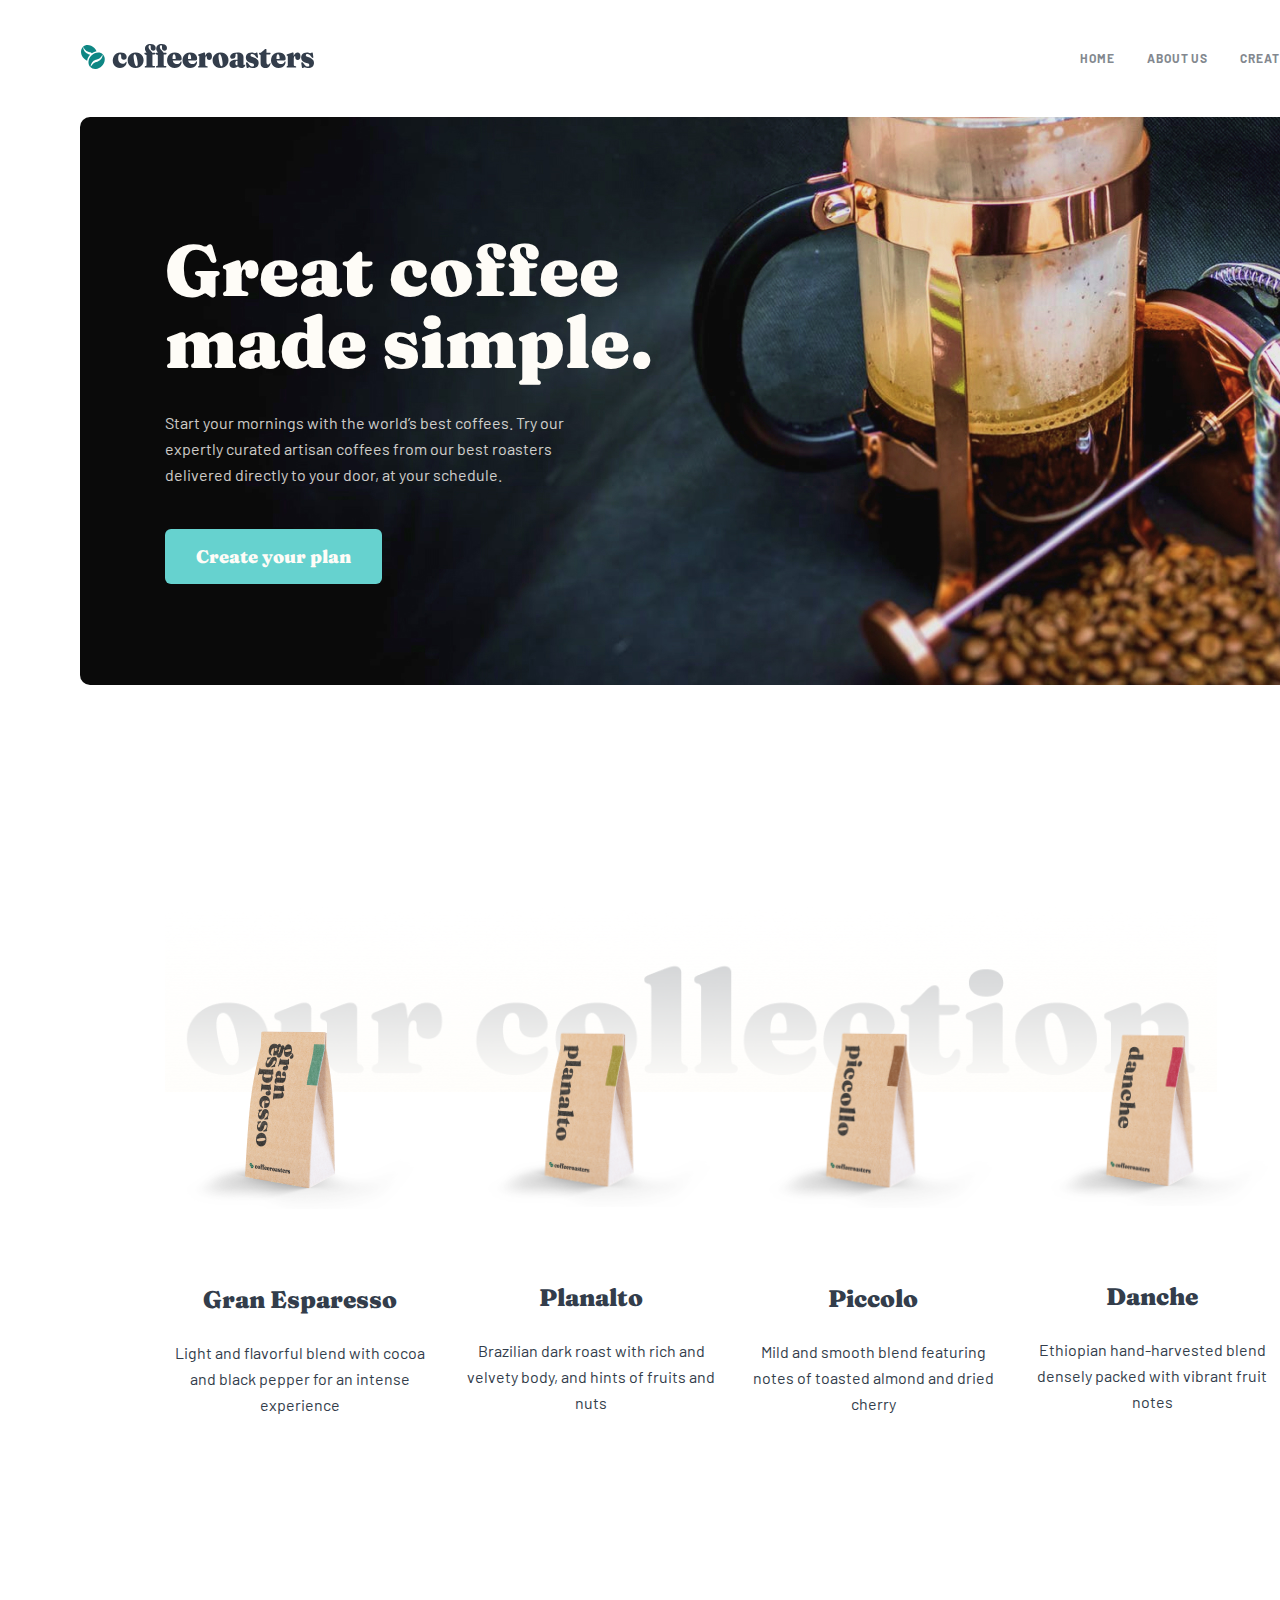
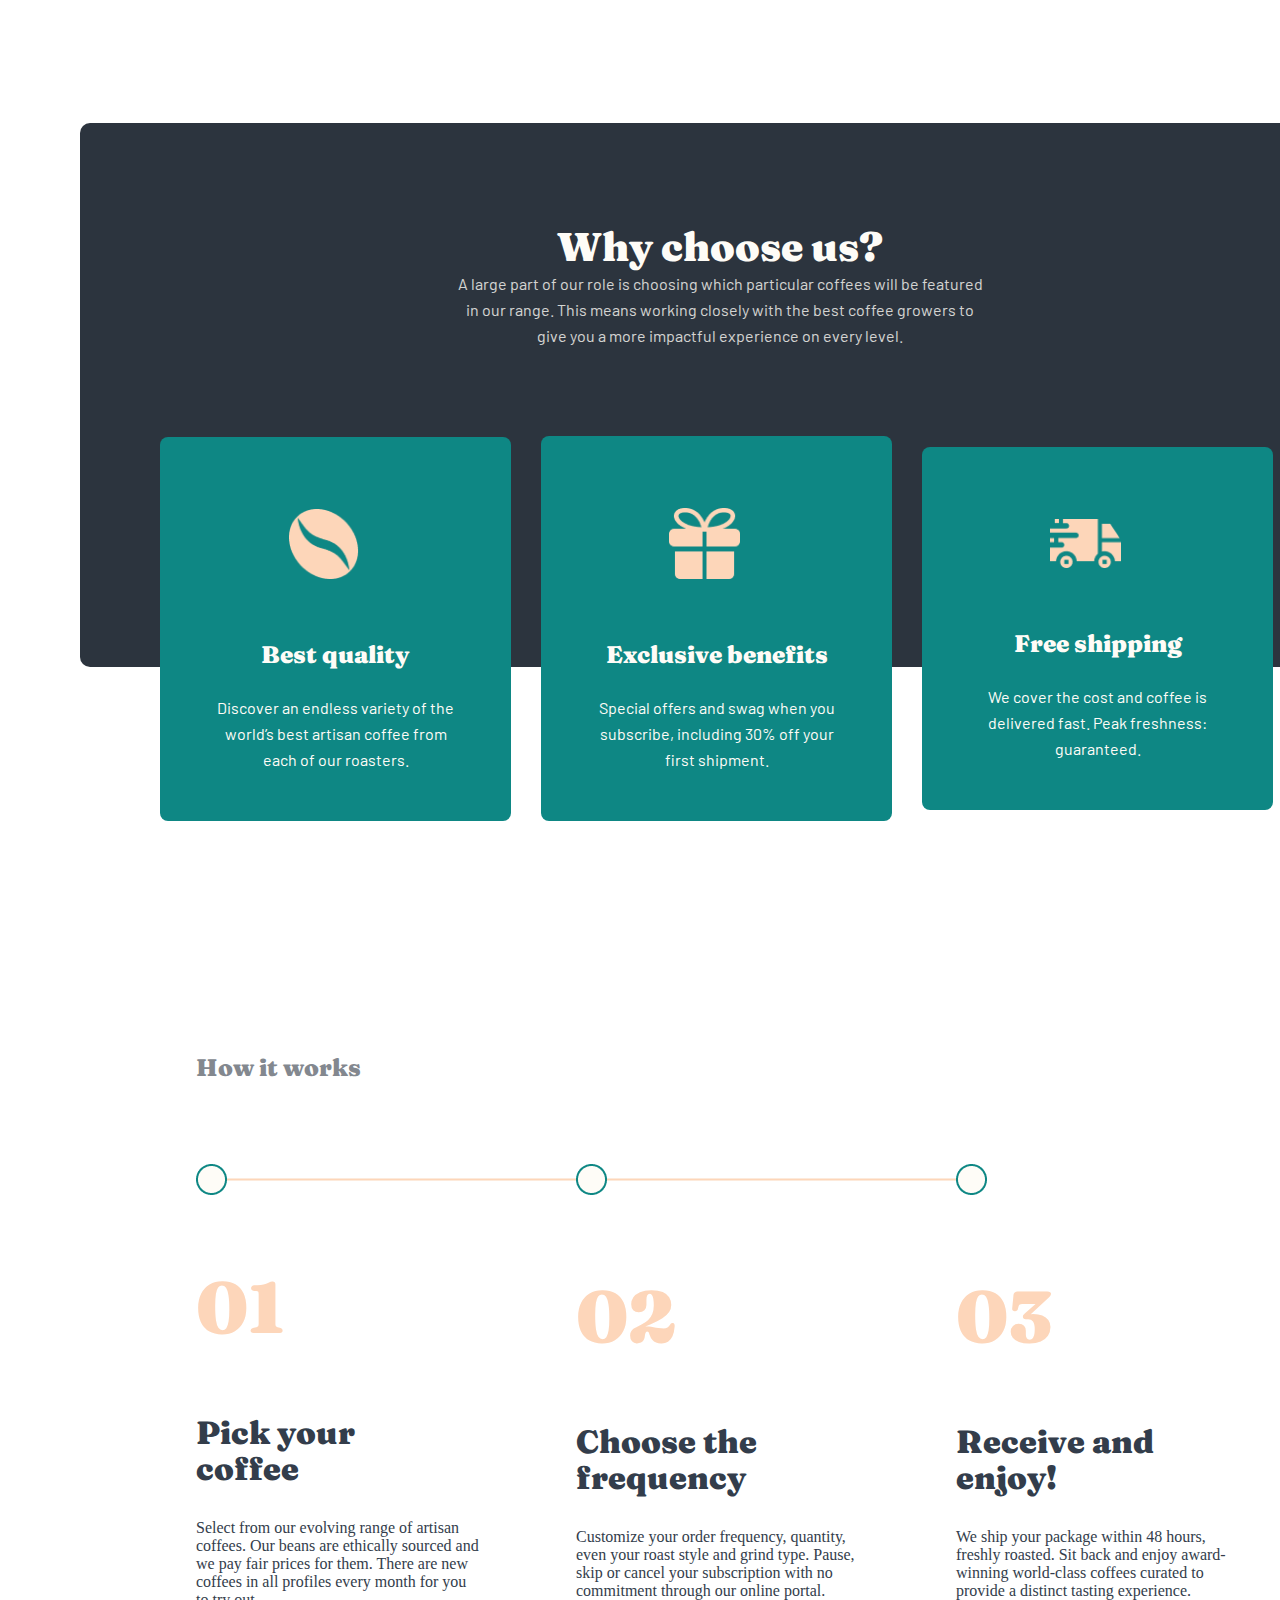
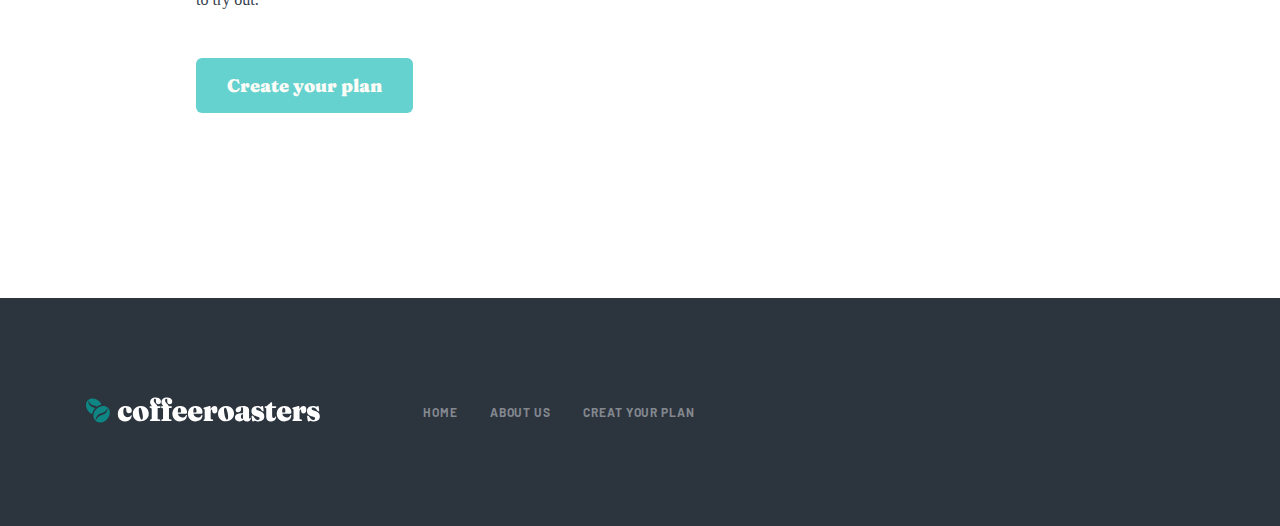
==== index.html @ eaf02342 "initial" ====
<!DOCTYPE html>
<html lang="en">
<head>
    <meta charset="UTF-8">
    <meta http-equiv="X-UA-Compatible" content="IE=edge">
    <meta name="viewport" content="width=device-width, initial-scale=1.0">
    <link rel="stylesheet" href="./css/main.css">
    <title>Document</title>
</head>
<body>
    <!-- HEADER -->

    <header class="header">
        <div class="container header__warapper">
            <a class="header__link" href="#">
                <img class="header__img" src="./image/logo.svg" alt="logo" width="235" height="25">
            </a>

            <nav class="header__nav">
                <ul class="header__list">
                    <li class="header__item">
                        <a class="header__nav--link" href="index.html">HOME</a>
                    </li>

                    <li class="header__item">
                        <a class="header__nav--link" href="about.html" target="_black">ABOUT US</a>
                    </li>

                    <li class="header__item">
                        <a class="header__nav--link" href="creat.html" target="_black" >Create your plan</a>
                    </li>

                </ul>
            </nav>
        </div>
    </header>

    <!-- MAIN -->

    <main class="main">
        <section class="hero">
            <div class="container">
                <div class="hero__wrapper">


                    <h1 class="hero__heading">Great coffee made simple. </h1>
                    <p class="hero__desc">Start your mornings with the world’s best coffees. Try our expertly curated artisan coffees from our best roasters delivered directly to your door, at your schedule.</p>

                    <a class="site--btn" href="#">Create your plan</a>
                </div>

            </div>
        </section>

        <section class="collection">
            <div class="container">

                <div class="collection__wrapper">
                    <img class="collection__bacround" src="./image/collect-bacround.png" alt="" width="1072"
                    height="72">


                    <ul class="collection__list">
                        <li class="collection__item">
                            <img class="collection__img" src="./image/esperesso.png" alt="esparesso-img">

                            <h2 class="collection__heading">Gran Esparesso</h2>
                            <p class="collection__desc">Light and flavorful blend with cocoa and black pepper for an intense experience</p>
                        </li>

                        <li class="collection__item">
                            <img class="collection__img" src="./image/planto.png" alt="esparesso-img">

                            <h2 class="collection__heading">Planalto</h2>
                            <p class="collection__desc">Brazilian dark roast with rich and velvety body, and hints of fruits and nuts</p>
                        </li>

                        <li class="collection__item">
                            <img class="collection__img" src="./image/piccoloto.png" alt="esparesso-img">

                            <h2 class="collection__heading">Piccolo</h2>
                            <p class="collection__desc">Mild and smooth blend featuring notes of toasted almond and dried cherry</p>
                        </li>

                        <li class="collection__item">
                            <img class="collection__img" src="./image/danche.png" alt="esparesso-img">

                            <h2 class="collection__heading">Danche</h2>
                            <p class="collection__desc">Ethiopian hand-harvested blend densely packed with vibrant fruit notes</p>
                        </li>
                    </ul>
                </div>

            </div>
        </section>

        <section class="choose">
            <div class="container">
                <div class="choose__top">
                    <h3 class="choose__top--heading">Why choose us?</h3>
                    <p class="choose__top--desc">A large part of our role is choosing which particular coffees will be featured
                        in our range. This means working closely with the best coffee growers to give
                        you a more impactful experience on every level.</p>
                </div>

                <ul class="choose__list">

                    <li class="choose__item">
                        <img class="choose__img" src="./image/coffee-bean.png" alt="bean" width="71" height="72">
                        <h4 class="choose__heading">Best quality</h4>
                        <p class="choose__desc">Discover an endless variety of the world’s best artisan coffee from each of our roasters.</p>
                    </li>

                    <li class="choose__item">
                        <img class="choose__img" src="./image/surprize.png" alt="bean" width="71" height="72">
                        <h4 class="choose__heading">Exclusive benefits</h4>
                        <p class="choose__desc">Special offers and swag when you subscribe, including 30% off your first shipment.</p>
                    </li>

                    <li class="choose__item">
                        <img class="choose__img" src="./image/car.png" alt="bean" width="71" height="72">
                        <h4 class="choose__heading">Free shipping</h4>
                        <p class="choose__desc">We cover the cost and coffee is delivered fast. Peak freshness: guaranteed.</p>
                    </li>
                </ul>
            </div>
        </section>

        <section class="work">
            <div class="container work__wrapper">
                <h1 class="work__top--heading">How it works</h1>
                <img class="work__img" src="./image/oval.png" alt="icon" width="791" height="31" >

                <ul class="work__list">

                    <li class="work__item">
                        <h3 class="work__heading">01</h3>
                        <h3 class="work__bottom-heading">Pick your
                            coffee</h3>
                            <p class="work__desc">Select from our evolving range of artisan coffees. Our beans are ethically sourced and we pay fair prices for them. There are new coffees in all profiles every month for you to try out.</p>
                    </li>

                    <li class="work__item">
                        <h3 class="work__heading">02</h3>
                        <h3 class="work__bottom-heading">Choose the frequency</h3>
                            <p class="work__desc">Customize your order frequency, quantity, even your roast style and grind type. Pause, skip or cancel your subscription with no commitment through our online portal.</p>
                    </li>

                    <li class="work__item">
                        <h3 class="work__heading">03</h3>
                        <h3 class="work__bottom-heading">Receive and enjoy!</h3>
                            <p class="work__desc">We ship your package within 48 hours, freshly roasted. Sit back and enjoy award-winning world-class coffees curated to provide a distinct tasting experience.</p>
                    </li>
                </ul>

                <a class="site--btn" href="#">Create your plan</a>
            </div>
        </section>
    </main>

    <footer class="footer">
        <div class="container footer__wrapper">

               <div class="footer__link--wrapper">
                <a class="footer__link" href="#">
                    <img class="footer__logo--img" src="./image/footer-logo.svg" alt="logo" width="235" height="25">
                </a>

                <nav class="footer__nav">
                    <ul class="footer__list">
                        <li class="footer__item">
                            <a class="footer__nav--link" href="index.html">HOME</a>
                        </li>

                        <li class="footer__item">
                            <a class="footer__nav--link" href="about.html">ABOUT US</a>
                        </li>

                        <li class="footer__item">
                            <a class="footer__nav--link" href="#">CREAT YOUR PLAN</a>
                        </li>

                    </ul>
                </nav>
               </div>



                <ul class="footer__conct--list">
                    <li class="conct__item">
                        <a class="footer__link" href="#">
                            <img class="footer__link-img" src="./images/fasebooksv.svg" alt="link" width="24" height="24">
                        </a>
                    </li>

                    <li class="conct__item">
                        <a class="footer__link" href="#">
                            <img class="footer__link-img" src="./images/twitter.svg" alt="link" width="24" height="24">
                        </a>
                    </li>

                    <li class="conct__item">
                        <a class="footer__link" href="#">
                            <img class="footer__link-img" src="./images/instagram.svg" alt="link" width="24" height="24">
                        </a>
                    </li>
                </ul>


        </div>
    </footer>

</body>
</html>
---- css/main.css ----
@font-face {
  font-family: 'Barlow';
  font-style: normal;
  font-weight: 400;
  src: url("../fonts/barlow-v11-latin-regular.eot");
  /* IE9 Compat Modes */
  src: url("../fonts/barlow-v11-latin-regular.eot?#iefix") format("embedded-opentype"), url("../fonts/barlow-v11-latin-regular.woff2") format("woff2"), url("../fonts/barlow-v11-latin-regular.woff") format("woff"), url("../fonts/barlow-v11-latin-regular.ttf") format("truetype"), url("../fonts/barlow-v11-latin-regular.svg#Barlow") format("svg");
}

@font-face {
  font-family: 'Barlow';
  font-style: normal;
  font-weight: 700;
  src: url("../fonts/barlow-v11-latin-700.eot");
  src: url("../fonts/barlow-v11-latin-700.eot?#iefix") format("embedded-opentype"), url("../fonts/barlow-v11-latin-700.woff2") format("woff2"), url("../fonts/barlow-v11-latin-700.woff") format("woff"), url("../fonts/barlow-v11-latin-700.ttf") format("truetype"), url("../fonts/barlow-v11-latin-700.svg#Barlow") format("svg");
}

@font-face {
  font-family: 'Fraunces';
  font-style: normal;
  font-weight: 900;
  src: url("../fonts/fraunces-v10-latin-900.eot");
  src: url("../fonts/fraunces-v10-latin-900.eot?#iefix") format("embedded-opentype"), url("../fonts/fraunces-v10-latin-900.woff2") format("woff2"), url("../fonts/fraunces-v10-latin-900.woff") format("woff"), url("../fonts/fraunces-v10-latin-900.ttf") format("truetype"), url("../fonts/fraunces-v10-latin-900.svg#Fraunces") format("svg");
}

html {
  -webkit-box-sizing: border-box;
          box-sizing: border-box;
  scroll-behavior: smooth;
}

*,
*::before,
*::after {
  -webkit-box-sizing: inherit;
          box-sizing: inherit;
}

body {
  height: 100%;
  display: -webkit-box;
  display: -ms-flexbox;
  display: flex;
  -webkit-box-orient: vertical;
  -webkit-box-direction: normal;
      -ms-flex-direction: column;
          flex-direction: column;
  padding: 0;
  margin: 0;
  font-family: "Barlow" Arial, Helvetica, sans-serif;
}

img {
  max-width: 100%;
  height: auto;
  display: inline-block;
}

.visually-hidden {
  clip: rect(0 0 0 0);
  -webkit-clip-path: inset(50%);
          clip-path: inset(50%);
  height: 1px;
  overflow: hidden;
  position: absolute;
  white-space: nowrap;
  width: 1px;
}

.container {
  width: 1440px;
  margin: 0 auto;
  padding: 0 80px;
}

.site--btn {
  text-decoration: none;
  padding: 16px 31px;
  font-family: 'Fraunces';
  font-weight: 900;
  font-size: 18px;
  line-height: 25px;
  text-align: center;
  color: #FEFCF7;
  background: #66D2CF;
  border-radius: 6px;
}

.header {
  padding: 43px 0;
}

.header__warapper {
  display: -webkit-box;
  display: -ms-flexbox;
  display: flex;
  -webkit-box-align: center;
      -ms-flex-align: center;
          align-items: center;
  -webkit-box-pack: justify;
      -ms-flex-pack: justify;
          justify-content: space-between;
}

.header__nav .header__list {
  margin: 0;
  padding: 0;
  list-style: none;
  display: -webkit-box;
  display: -ms-flexbox;
  display: flex;
  -webkit-box-align: center;
      -ms-flex-align: center;
          align-items: center;
}

.header__nav .header__item + .header__item {
  padding-left: 32px;
}

.header__nav .header__nav--link {
  text-decoration: none;
  font-family: 'Barlow';
  font-style: normal;
  font-weight: 700;
  font-size: 12px;
  line-height: 15px;
  letter-spacing: 0.923077px;
  text-transform: uppercase;
  color: #83888F;
}

.header__nav .header__nav--link:hover {
  color: #333D4B;
  cursor: pointer;
}

.hero__wrapper {
  padding-top: 117px;
  padding-right: 720px;
  padding-bottom: 116px;
  padding-left: 85px;
  background-image: url(../../image/hero-bacround-img.jpg);
  background-size: cover;
  background-repeat: no-repeat;
  border-radius: 10px;
}

.hero__wrapper .hero__heading {
  margin: 0;
  width: 493px;
  font-family: 'Fraunces';
  font-style: normal;
  font-weight: 900;
  font-size: 72px;
  line-height: 72px;
  color: #FEFCF7;
}

.hero__wrapper .hero__desc {
  margin: 0;
  width: 445px;
  margin-top: 32px;
  margin-bottom: 56px;
  font-family: 'Barlow';
  font-style: normal;
  font-weight: 400;
  font-size: 16px;
  line-height: 26px;
  color: #FEFCF7;
  mix-blend-mode: normal;
  opacity: 0.8;
}

.collection__wrapper {
  max-width: 1111px;
  margin: 0 auto;
  margin-top: 136px;
}

.collection__wrapper .collection__bacround {
  position: cal(50%);
  padding-top: 86px;
  padding-right: 20px;
  padding-bottom: 38px;
  padding-bottom: 20px;
}

.collection__wrapper .collection__list {
  list-style: none;
  margin: 0;
  padding: 0;
  display: -webkit-box;
  display: -ms-flexbox;
  display: flex;
  -webkit-box-align: center;
      -ms-flex-align: center;
          align-items: center;
  position: relative;
  bottom: 100px;
}

.collection__wrapper .collection__item + .collection__item {
  margin-left: 30px;
}

.collection__wrapper .collection__heading {
  margin: 0;
  margin-top: 71px;
  font-family: 'Fraunces';
  font-style: normal;
  font-weight: 900;
  font-size: 24px;
  line-height: 32px;
  text-align: center;
  color: #333D4B;
}

.collection__wrapper .collection__desc {
  margin: 0;
  margin-top: 24px;
  font-family: 'Barlow';
  font-style: normal;
  font-weight: 400;
  font-size: 16px;
  line-height: 26px;
  text-align: center;
  color: #333D4B;
}

.choose__top {
  margin: 0 auto;
  padding-top: 100px;
  padding-bottom: 318px;
  background-color: #2C343E;
  border-radius: 10px;
  margin-top: 205px;
}

.choose__top .choose__top--heading {
  margin: 0;
  font-family: 'Fraunces';
  font-style: normal;
  font-weight: 900;
  font-size: 40px;
  line-height: 48px;
  text-align: center;
  color: #FEFCF7;
}

.choose__top .choose__top--desc {
  margin: 0 auto;
  width: 540px;
  font-family: 'Barlow';
  font-style: normal;
  line-height: 26px;
  text-align: center;
  color: #FEFCF7;
  mix-blend-mode: normal;
  opacity: 0.8;
}

.choose__list {
  margin: 0;
  padding: 0;
  list-style: none;
  display: -webkit-box;
  display: -ms-flexbox;
  display: flex;
  -webkit-box-align: center;
      -ms-flex-align: center;
          align-items: center;
  position: relative;
  bottom: 231px;
  left: 80px;
}

.choose__list .choose__item {
  background: #0E8784;
  border-radius: 8px;
  padding-top: 72px;
  padding-right: 48px;
  padding-bottom: 48px;
  padding-left: 48px;
}

.choose__list .choose__item + .choose__item {
  margin-left: 30px;
}

.choose__list .choose__img {
  -o-object-fit: contain;
     object-fit: contain;
  margin-left: 80px;
}

.choose__list .choose__heading {
  margin: 0;
  margin-top: 56px;
  font-family: 'Fraunces';
  font-style: normal;
  font-weight: 900;
  font-size: 24px;
  line-height: 32px;
  text-align: center;
  color: #FEFCF7;
}

.choose__list .choose__desc {
  margin: 0;
  margin-top: 24px;
  font-family: 'Barlow';
  font-style: normal;
  font-weight: 400;
  font-size: 16px;
  line-height: 26px;
  text-align: center;
  color: #FEFCF7;
  width: 255px;
}

.work__wrapper {
  padding-left: 196px;
}

.work__top--heading {
  margin: 0;
  font-family: 'Fraunces';
  font-weight: 900;
  font-size: 24px;
  line-height: 32px;
  color: #83888F;
}

.work__img {
  margin-top: 80px;
}

.work__list {
  margin: 0;
  padding: 0;
  list-style: none;
  display: -webkit-box;
  display: -ms-flexbox;
  display: flex;
  -webkit-box-align: center;
      -ms-flex-align: center;
          align-items: center;
  margin-bottom: 64px;
}

.work__list .work__item + .work__item {
  margin-left: 95px;
}

.work__list .work__heading {
  font-family: 'Fraunces';
  font-weight: 900;
  font-size: 72px;
  line-height: 72px;
  color: #FDD6BA;
}

.work__list .work__bottom-heading {
  width: 255px;
  font-family: 'Fraunces';
  font-weight: 900;
  font-size: 32px;
  line-height: 36px;
  color: #333D4B;
}

.work__list .work__desc {
  margin: 0;
  width: 285px;
  color: #333D4B;
}

.footer__wrapper {
  margin-top: 200px;
  background: #2C343E;
  display: -webkit-box;
  display: -ms-flexbox;
  display: flex;
  -webkit-box-align: center;
      -ms-flex-align: center;
          align-items: center;
  -webkit-box-pack: justify;
      -ms-flex-pack: justify;
          justify-content: space-between;
  padding: 47px 85px;
}

.footer__link--wrapper {
  display: -webkit-box;
  display: -ms-flexbox;
  display: flex;
  -webkit-box-align: center;
      -ms-flex-align: center;
          align-items: center;
}

.footer__link--wrapper .footer__list {
  margin: 0;
  padding: 0;
  list-style: none;
  display: -webkit-box;
  display: -ms-flexbox;
  display: flex;
  -webkit-box-align: center;
      -ms-flex-align: center;
          align-items: center;
  margin-left: 103px;
}

.footer__link--wrapper .footer__item + .footer__item {
  margin-left: 32px;
}

.footer__link--wrapper .footer__nav--link {
  font-family: 'Barlow';
  text-decoration: none;
  font-weight: 700;
  font-size: 12px;
  line-height: 15px;
  letter-spacing: 0.923077px;
  text-transform: uppercase;
  color: #83888F;
}

.footer__link--wrapper .footer__nav--link:hover {
  color: #FEFCF7;
}

.footer__link--wrapper .footer__conct--list {
  list-style: none;
}
/*# sourceMappingURL=main.css.map */
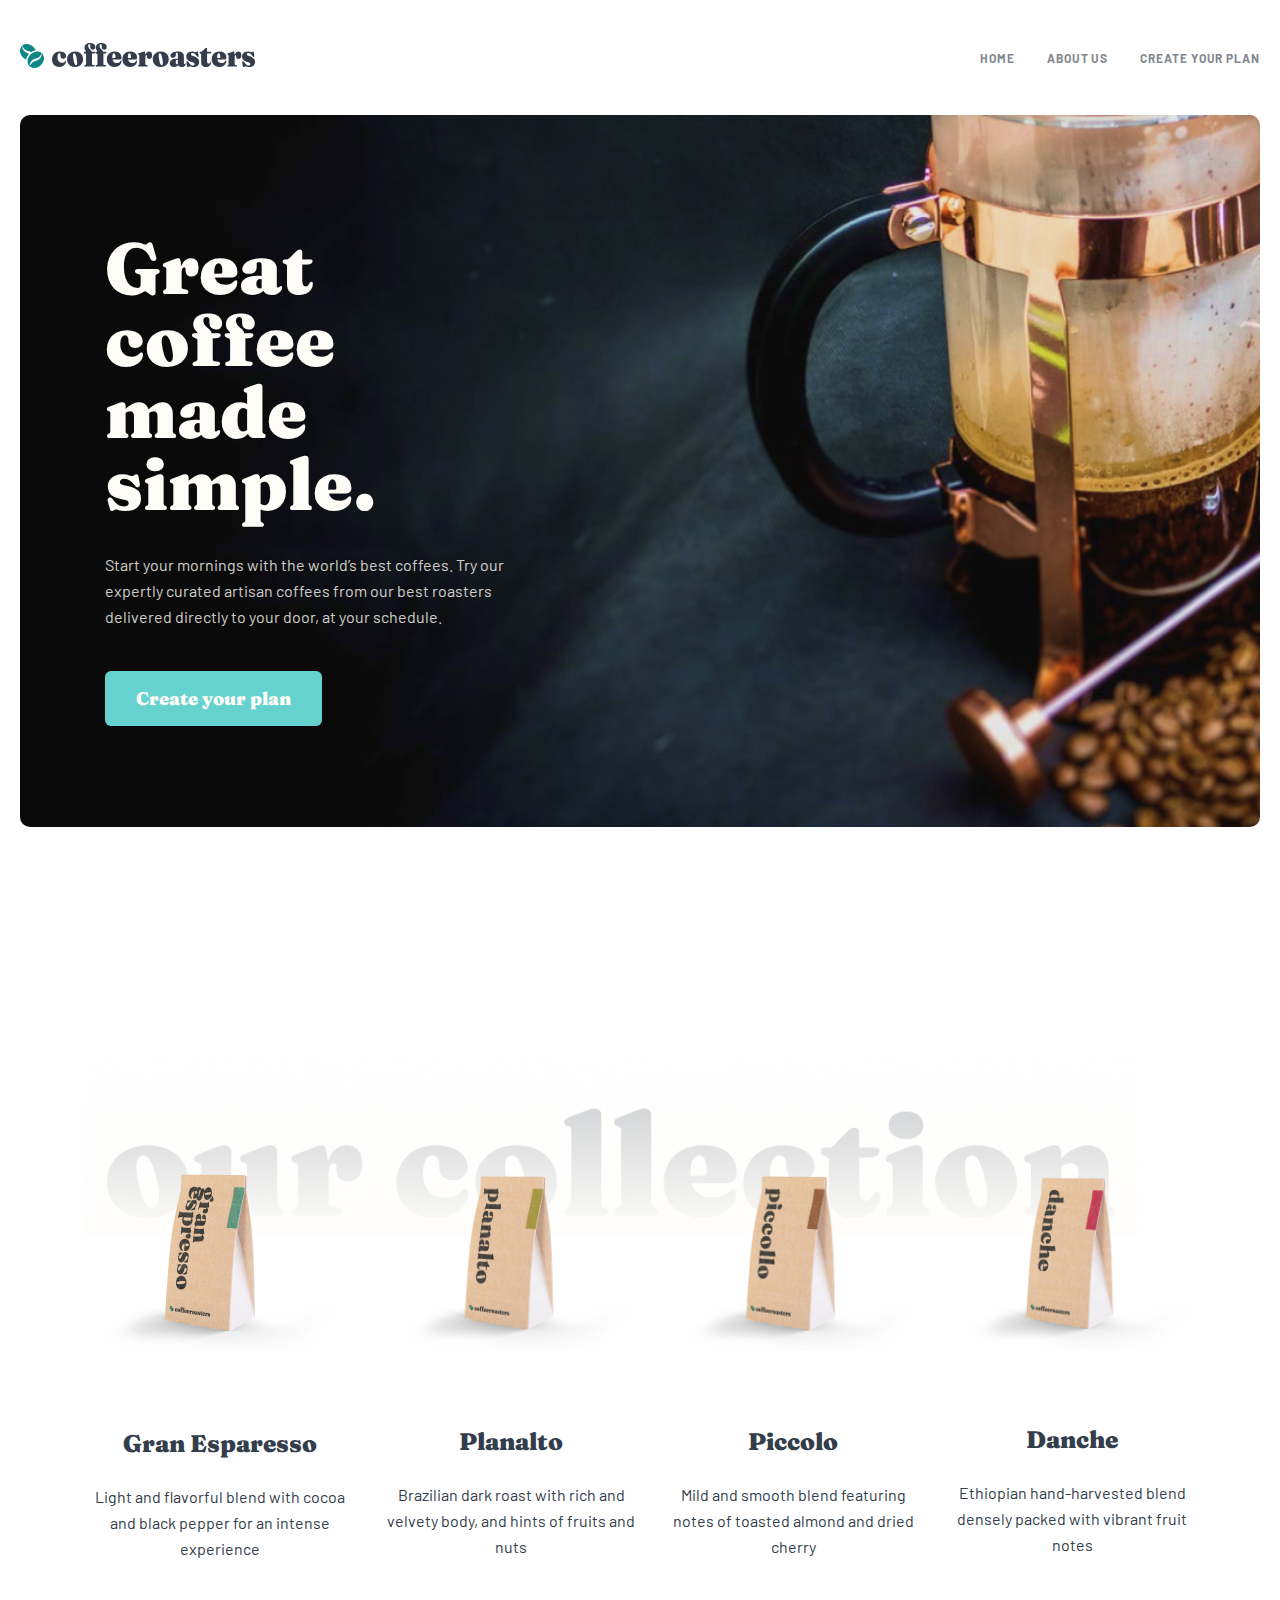
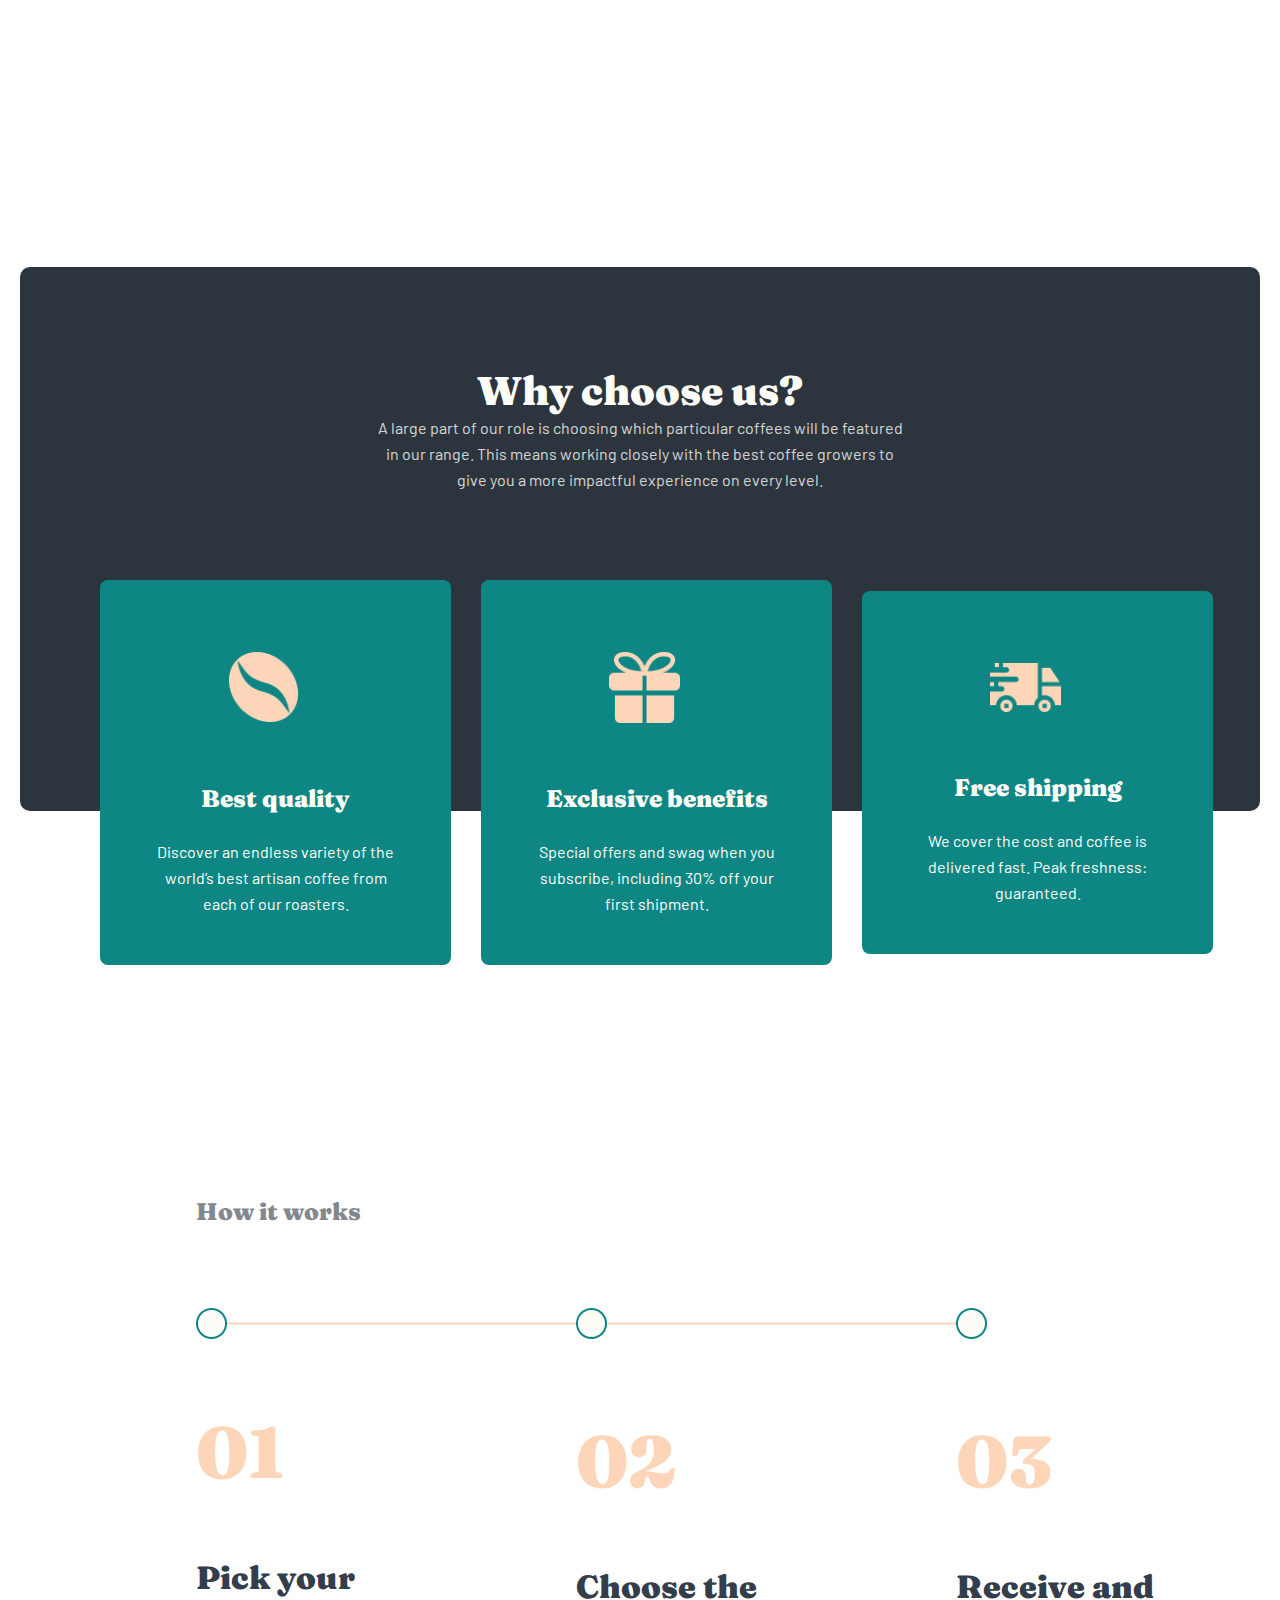
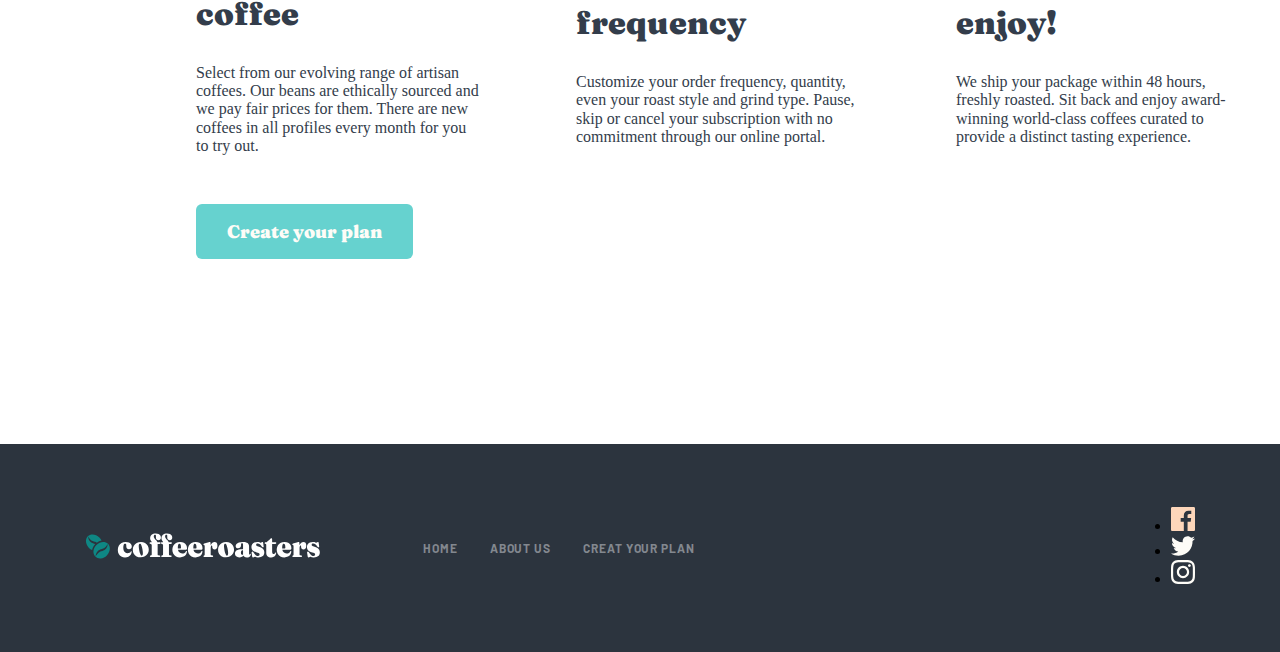
==== commit 91980844: "init: about-page" ====
--- a/index.html
+++ b/index.html
@@ -186,22 +186,22 @@
 
 
 
-                <ul class="footer__conct--list">
+                <ul class="footer__conct-list">
                     <li class="conct__item">
                         <a class="footer__link" href="#">
-                            <img class="footer__link-img" src="./images/fasebooksv.svg" alt="link" width="24" height="24">
+                            <img class="footer__link-img" src="./image/facebook.svg" alt="link" width="24" height="24">
                         </a>
                     </li>
 
                     <li class="conct__item">
                         <a class="footer__link" href="#">
-                            <img class="footer__link-img" src="./images/twitter.svg" alt="link" width="24" height="24">
+                            <img class="footer__link-img" src="./image/twitter.svg" alt="link" width="24" height="24">
                         </a>
                     </li>
 
                     <li class="conct__item">
                         <a class="footer__link" href="#">
-                            <img class="footer__link-img" src="./images/instagram.svg" alt="link" width="24" height="24">
+                            <img class="footer__link-img" src="./image/instagram.svg" alt="link" width="24" height="24">
                         </a>
                     </li>
                 </ul>
--- a/css/main.css
+++ b/css/main.css
@@ -1,3 +1,346 @@
+/*! normalize.css v8.0.1 | MIT License | github.com/necolas/normalize.css */
+/* Document
+   ========================================================================== */
+/**
+ * 1. Correct the line height in all browsers.
+ * 2. Prevent adjustments of font size after orientation changes in iOS.
+ */
+html {
+  line-height: 1.15;
+  /* 1 */
+  -webkit-text-size-adjust: 100%;
+  /* 2 */
+}
+
+/* Sections
+   ========================================================================== */
+/**
+ * Remove the margin in all browsers.
+ */
+body {
+  margin: 0;
+}
+
+/**
+ * Render the `main` element consistently in IE.
+ */
+main {
+  display: block;
+}
+
+/**
+ * Correct the font size and margin on `h1` elements within `section` and
+ * `article` contexts in Chrome, Firefox, and Safari.
+ */
+h1 {
+  font-size: 2em;
+  margin: 0.67em 0;
+}
+
+/* Grouping content
+   ========================================================================== */
+/**
+ * 1. Add the correct box sizing in Firefox.
+ * 2. Show the overflow in Edge and IE.
+ */
+hr {
+  -webkit-box-sizing: content-box;
+          box-sizing: content-box;
+  /* 1 */
+  height: 0;
+  /* 1 */
+  overflow: visible;
+  /* 2 */
+}
+
+/**
+ * 1. Correct the inheritance and scaling of font size in all browsers.
+ * 2. Correct the odd `em` font sizing in all browsers.
+ */
+pre {
+  font-family: monospace, monospace;
+  /* 1 */
+  font-size: 1em;
+  /* 2 */
+}
+
+/* Text-level semantics
+   ========================================================================== */
+/**
+ * Remove the gray background on active links in IE 10.
+ */
+a {
+  background-color: transparent;
+}
+
+/**
+ * 1. Remove the bottom border in Chrome 57-
+ * 2. Add the correct text decoration in Chrome, Edge, IE, Opera, and Safari.
+ */
+abbr[title] {
+  border-bottom: none;
+  /* 1 */
+  text-decoration: underline;
+  /* 2 */
+  -webkit-text-decoration: underline dotted;
+          text-decoration: underline dotted;
+  /* 2 */
+}
+
+/**
+ * Add the correct font weight in Chrome, Edge, and Safari.
+ */
+b,
+strong {
+  font-weight: bolder;
+}
+
+/**
+ * 1. Correct the inheritance and scaling of font size in all browsers.
+ * 2. Correct the odd `em` font sizing in all browsers.
+ */
+code,
+kbd,
+samp {
+  font-family: monospace, monospace;
+  /* 1 */
+  font-size: 1em;
+  /* 2 */
+}
+
+/**
+ * Add the correct font size in all browsers.
+ */
+small {
+  font-size: 80%;
+}
+
+/**
+ * Prevent `sub` and `sup` elements from affecting the line height in
+ * all browsers.
+ */
+sub,
+sup {
+  font-size: 75%;
+  line-height: 0;
+  position: relative;
+  vertical-align: baseline;
+}
+
+sub {
+  bottom: -0.25em;
+}
+
+sup {
+  top: -0.5em;
+}
+
+/* Embedded content
+   ========================================================================== */
+/**
+ * Remove the border on images inside links in IE 10.
+ */
+img {
+  border-style: none;
+}
+
+/* Forms
+   ========================================================================== */
+/**
+ * 1. Change the font styles in all browsers.
+ * 2. Remove the margin in Firefox and Safari.
+ */
+button,
+input,
+optgroup,
+select,
+textarea {
+  font-family: inherit;
+  /* 1 */
+  font-size: 100%;
+  /* 1 */
+  line-height: 1.15;
+  /* 1 */
+  margin: 0;
+  /* 2 */
+}
+
+/**
+ * Show the overflow in IE.
+ * 1. Show the overflow in Edge.
+ */
+button,
+input {
+  /* 1 */
+  overflow: visible;
+}
+
+/**
+ * Remove the inheritance of text transform in Edge, Firefox, and IE.
+ * 1. Remove the inheritance of text transform in Firefox.
+ */
+button,
+select {
+  /* 1 */
+  text-transform: none;
+}
+
+/**
+ * Correct the inability to style clickable types in iOS and Safari.
+ */
+button,
+[type="button"],
+[type="reset"],
+[type="submit"] {
+  -webkit-appearance: button;
+}
+
+/**
+ * Remove the inner border and padding in Firefox.
+ */
+button::-moz-focus-inner,
+[type="button"]::-moz-focus-inner,
+[type="reset"]::-moz-focus-inner,
+[type="submit"]::-moz-focus-inner {
+  border-style: none;
+  padding: 0;
+}
+
+/**
+ * Restore the focus styles unset by the previous rule.
+ */
+button:-moz-focusring,
+[type="button"]:-moz-focusring,
+[type="reset"]:-moz-focusring,
+[type="submit"]:-moz-focusring {
+  outline: 1px dotted ButtonText;
+}
+
+/**
+ * Correct the padding in Firefox.
+ */
+fieldset {
+  padding: 0.35em 0.75em 0.625em;
+}
+
+/**
+ * 1. Correct the text wrapping in Edge and IE.
+ * 2. Correct the color inheritance from `fieldset` elements in IE.
+ * 3. Remove the padding so developers are not caught out when they zero out
+ *    `fieldset` elements in all browsers.
+ */
+legend {
+  -webkit-box-sizing: border-box;
+          box-sizing: border-box;
+  /* 1 */
+  color: inherit;
+  /* 2 */
+  display: table;
+  /* 1 */
+  max-width: 100%;
+  /* 1 */
+  padding: 0;
+  /* 3 */
+  white-space: normal;
+  /* 1 */
+}
+
+/**
+ * Add the correct vertical alignment in Chrome, Firefox, and Opera.
+ */
+progress {
+  vertical-align: baseline;
+}
+
+/**
+ * Remove the default vertical scrollbar in IE 10+.
+ */
+textarea {
+  overflow: auto;
+}
+
+/**
+ * 1. Add the correct box sizing in IE 10.
+ * 2. Remove the padding in IE 10.
+ */
+[type="checkbox"],
+[type="radio"] {
+  -webkit-box-sizing: border-box;
+          box-sizing: border-box;
+  /* 1 */
+  padding: 0;
+  /* 2 */
+}
+
+/**
+ * Correct the cursor style of increment and decrement buttons in Chrome.
+ */
+[type="number"]::-webkit-inner-spin-button,
+[type="number"]::-webkit-outer-spin-button {
+  height: auto;
+}
+
+/**
+ * 1. Correct the odd appearance in Chrome and Safari.
+ * 2. Correct the outline style in Safari.
+ */
+[type="search"] {
+  -webkit-appearance: textfield;
+  /* 1 */
+  outline-offset: -2px;
+  /* 2 */
+}
+
+/**
+ * Remove the inner padding in Chrome and Safari on macOS.
+ */
+[type="search"]::-webkit-search-decoration {
+  -webkit-appearance: none;
+}
+
+/**
+ * 1. Correct the inability to style clickable types in iOS and Safari.
+ * 2. Change font properties to `inherit` in Safari.
+ */
+::-webkit-file-upload-button {
+  -webkit-appearance: button;
+  /* 1 */
+  font: inherit;
+  /* 2 */
+}
+
+/* Interactive
+   ========================================================================== */
+/*
+ * Add the correct display in Edge, IE 10+, and Firefox.
+ */
+details {
+  display: block;
+}
+
+/*
+ * Add the correct display in all browsers.
+ */
+summary {
+  display: list-item;
+}
+
+/* Misc
+   ========================================================================== */
+/**
+ * Add the correct display in IE 10+.
+ */
+template {
+  display: none;
+}
+
+/**
+ * Add the correct display in IE 10.
+ */
+[hidden] {
+  display: none;
+}
+
 @font-face {
   font-family: 'Barlow';
   font-style: normal;
@@ -68,9 +411,9 @@
 }
 
 .container {
-  width: 1440px;
+  max-width: 1320px;
   margin: 0 auto;
-  padding: 0 80px;
+  padding: 0 20px;
 }
 
 .site--btn {
@@ -148,7 +491,7 @@
 
 .hero__wrapper .hero__heading {
   margin: 0;
-  width: 493px;
+  max-width: 493px;
   font-family: 'Fraunces';
   font-style: normal;
   font-weight: 900;
@@ -159,7 +502,7 @@
 
 .hero__wrapper .hero__desc {
   margin: 0;
-  width: 445px;
+  max-width: 445px;
   margin-top: 32px;
   margin-bottom: 56px;
   font-family: 'Barlow';
@@ -248,9 +591,15 @@
   color: #FEFCF7;
 }
 
+.choose__top .choose__img {
+  -o-object-fit: contain;
+     object-fit: contain;
+  margin-left: 80px;
+}
+
 .choose__top .choose__top--desc {
   margin: 0 auto;
-  width: 540px;
+  max-width: 540px;
   font-family: 'Barlow';
   font-style: normal;
   line-height: 26px;
@@ -432,7 +781,182 @@
   color: #FEFCF7;
 }
 
-.footer__link--wrapper .footer__conct--list {
+.footer__conct--list {
   list-style: none;
+  display: -webkit-box;
+  display: -ms-flexbox;
+  display: flex;
+  -webkit-box-align: center;
+      -ms-flex-align: center;
+          align-items: center;
+}
+
+.footer__conct--list .conct__item + .conct__item {
+  margin-left: 24px;
+}
+
+.about-hero__wrapper {
+  padding-top: 137px;
+  padding-right: 750px;
+  padding-bottom: 137px;
+  padding-left: 85px;
+  background-image: url("../../image/Bitmap.jpg");
+  background-size: contain;
+  background-repeat: no-repeat;
+}
+
+.about-hero__heading {
+  margin: 0;
+  font-family: 'Fraunces';
+  font-weight: 900;
+  font-size: 40px;
+  line-height: 48px;
+  color: #FEFCF7;
+}
+
+.about-hero__desc {
+  width: 445px;
+  margin: 0;
+  margin-top: 24px;
+  line-height: 26px;
+  color: #FEFCF7;
+}
+
+.commitment {
+  padding-top: 168px;
+  padding-bottom: 256px;
+}
+
+.commitment-wrapper {
+  display: -webkit-box;
+  display: -ms-flexbox;
+  display: flex;
+  -webkit-box-align: start;
+      -ms-flex-align: start;
+          align-items: flex-start;
+  margin: 0 auto;
+  width: 1110px;
+}
+
+.commitment-right-wrapper {
+  margin-left: 125px;
+  padding: 90px 0;
+}
+
+.commitment-heading {
+  margin: 0;
+  font-family: 'Fraunces';
+  font-weight: 900;
+  font-size: 40px;
+  line-height: 48px;
+  color: #333D4B;
+}
+
+.commitment-desc {
+  margin: 0;
+  margin-top: 32px;
+  width: 540px;
+  font-weight: 400;
+  font-size: 16px;
+  line-height: 26px;
+  color: #333D4B;
+  mix-blend-mode: normal;
+  opacity: 0.8;
+}
+
+.wrapper-quality {
+  background-color: #2C343E;
+  border-radius: 10px;
+}
+
+.quality-wrapper {
+  display: -webkit-box;
+  display: -ms-flexbox;
+  display: flex;
+  -webkit-box-align: center;
+      -ms-flex-align: center;
+          align-items: center;
+}
+
+.quality-left {
+  margin-left: 85px;
+}
+
+.quality-heading {
+  margin: 0;
+  font-family: 'Fraunces';
+  font-weight: 900;
+  font-size: 40px;
+  line-height: 48px;
+  color: #FEFCF7;
+}
+
+.quality-desc {
+  width: 540px;
+  margin: 0;
+  margin-top: 32px;
+  font-size: 16px;
+  line-height: 26px;
+  color: #FEFCF7;
+  mix-blend-mode: normal;
+  opacity: 0.8;
+}
+
+.quality-img {
+  margin-left: 125px;
+  position: relative;
+  bottom: 88px;
+  border-radius: 10px;
+}
+
+.maps-wrapper {
+  margin-top: 168px;
+}
+
+.maps-top-heading {
+  margin: 0;
+  font-family: 'Fraunces';
+  font-weight: 900;
+  font-size: 24px;
+  line-height: 32px;
+  color: #83888F;
+  margin-bottom: 72px;
+}
+
+.maps-list {
+  list-style: none;
+  display: -webkit-box;
+  display: -ms-flexbox;
+  display: flex;
+  -webkit-box-align: center;
+      -ms-flex-align: center;
+          align-items: center;
+  margin: 0;
+  padding: 0;
+  margin-top: 45px;
+}
+
+.maps-item {
+  width: 285px;
+}
+
+.maps-item + .maps-item {
+  margin-left: 95px;
+}
+
+.maps-heading {
+  margin: 0;
+  font-family: 'Fraunces';
+  font-weight: 900;
+  font-size: 32px;
+  line-height: 36px;
+  color: #333D4B;
+  margin-bottom: 24px;
+}
+
+.maps-desc {
+  margin: 0;
+  line-height: 26px;
+  color: #333D4B;
 }
 /*# sourceMappingURL=main.css.map */